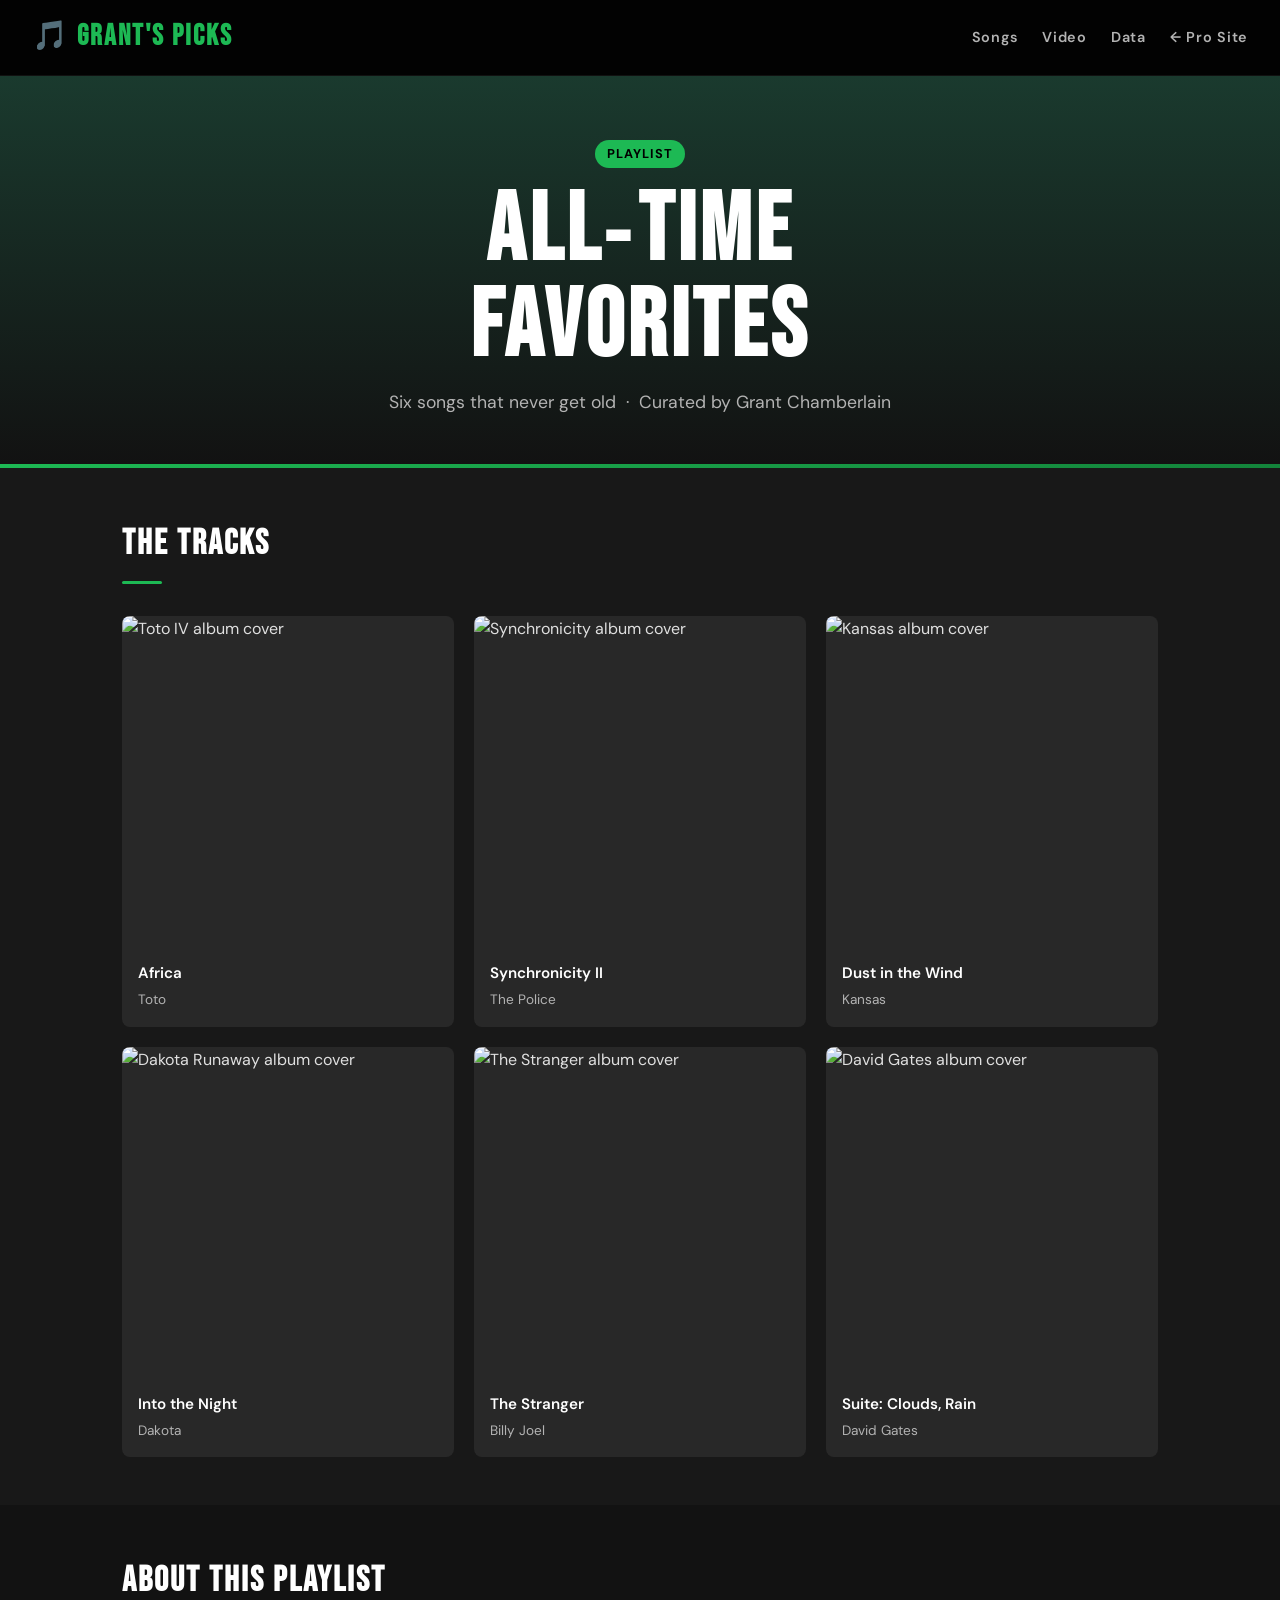
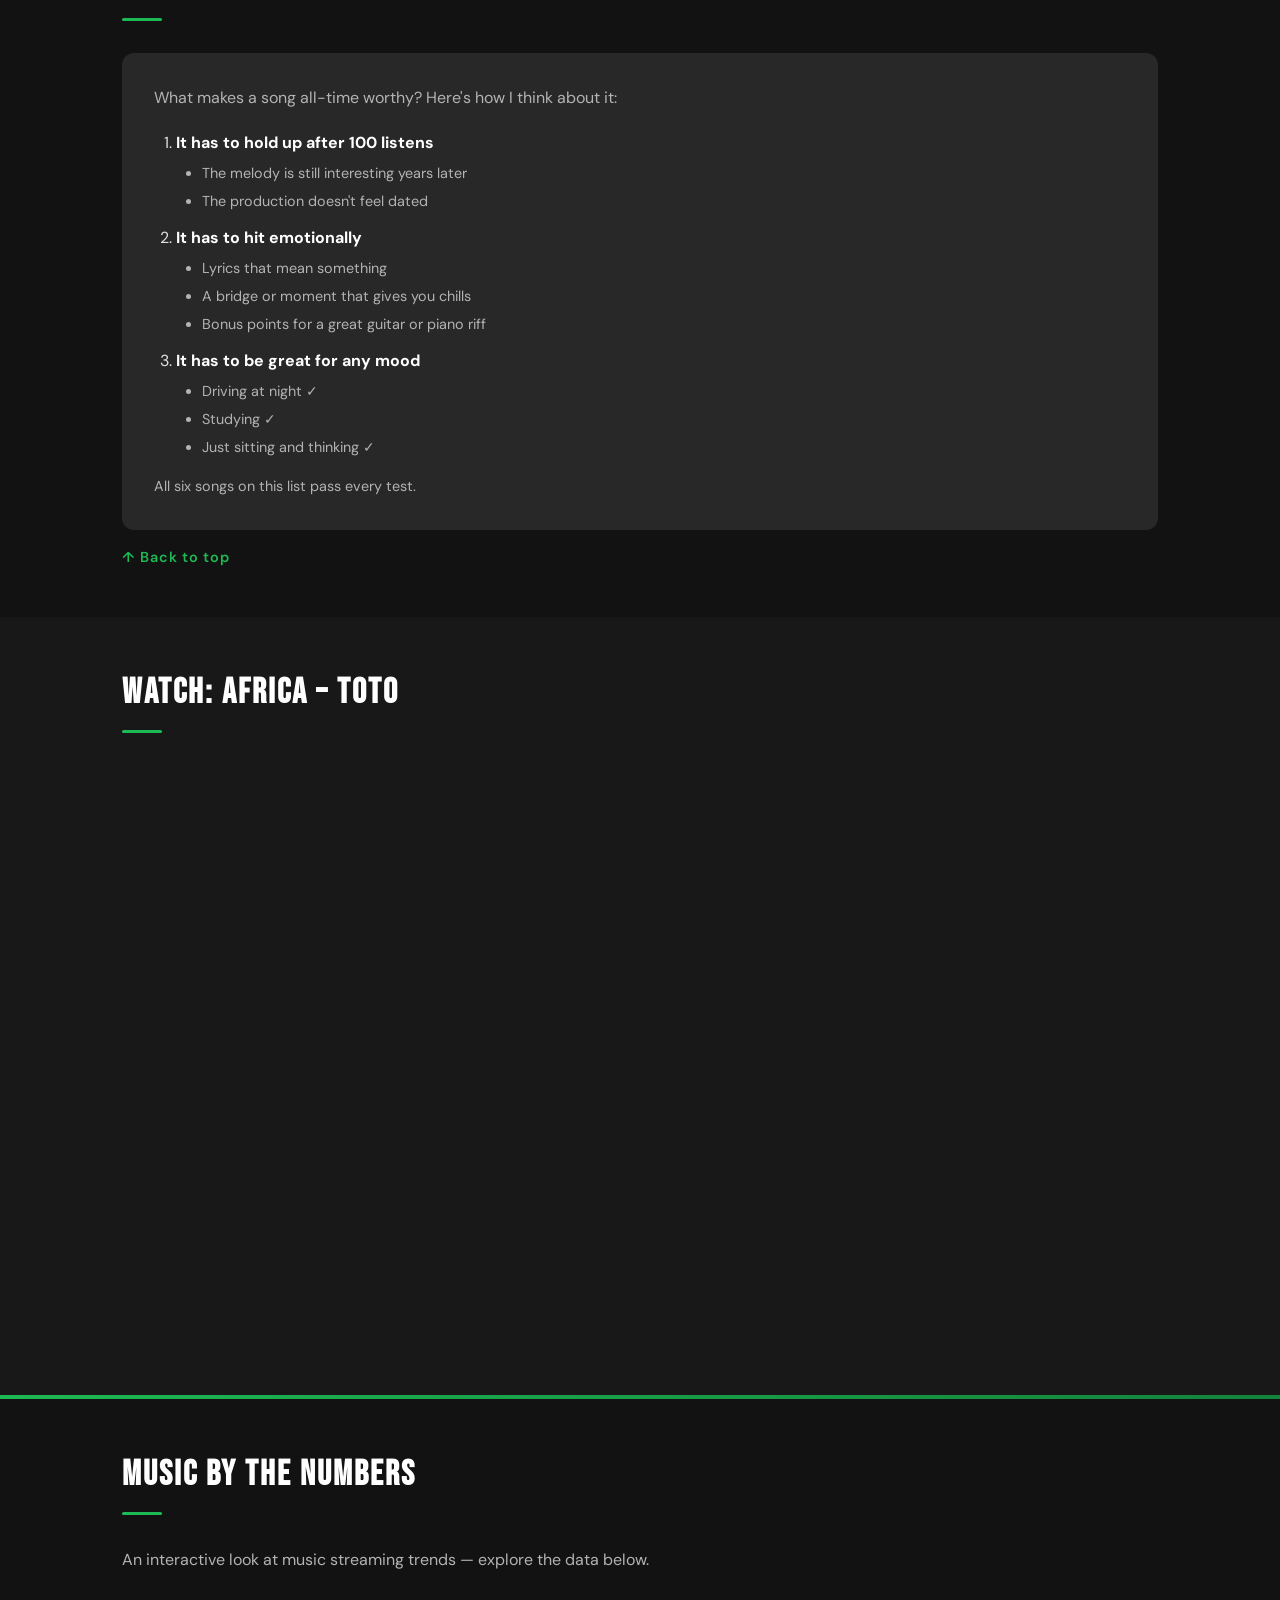
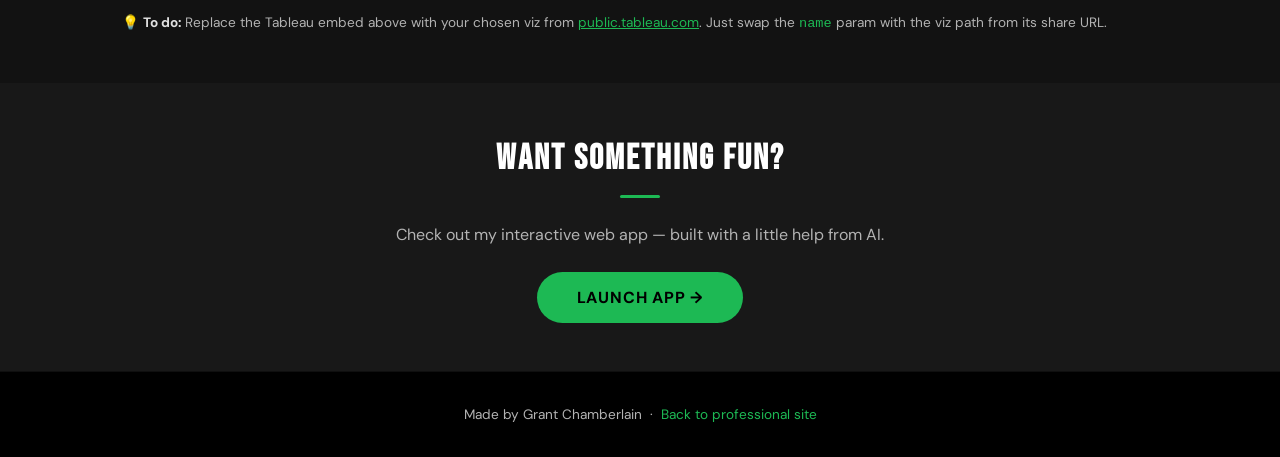
==== scratch.html @ 08f30115 "first commit" ====
<!DOCTYPE html>
<html lang="en">
<head>
  <meta charset="UTF-8" />
  <meta name="viewport" content="width=device-width, initial-scale=1.0" />
  <title>Grant's Favorites</title>
  <link rel="stylesheet" href="scratch.css" />
</head>
<body>

  <!-- ── Navigation ── -->
  <nav id="sp-nav">
    <a href="#top" class="logo">🎵 GRANT'S PICKS</a>
    <div class="nav-links">
      <a href="#songs">Songs</a>
      <a href="#video">Video</a>
      <a href="#tableau">Data</a>
      <a href="index.html">← Pro Site</a>
    </div>
  </nav>

  <!-- ── Hero ── -->
  <a id="top"></a>
  <section id="hero">
    <span class="green-tag">PLAYLIST</span>
    <h1>ALL&#8209;TIME<br>FAVORITES</h1>
    <p class="subtitle">Six songs that never get old &nbsp;·&nbsp; Curated by Grant Chamberlain</p>
  </section>

  <div class="green-stripe"></div>

  <!-- ── Song Grid ── -->
  <section id="songs">
    <div class="sp-section">
      <h2 class="sp-heading">THE TRACKS</h2>
      <div class="sp-rule"></div>
      <div class="song-grid">

        <a class="song-card" href="https://www.youtube.com/watch?v=FTQbiNvZqaY" target="_blank" rel="noopener">
          <img src="images/toto.jpg" alt="Toto IV album cover" />
          <div class="song-info">
            <div class="song-title">Africa</div>
            <div class="song-artist">Toto</div>
          </div>
        </a>

        <a class="song-card" href="https://www.youtube.com/watch?v=HL-QFbRQjes" target="_blank" rel="noopener">
          <img src="images/police.jpg" alt="Synchronicity album cover" />
          <div class="song-info">
            <div class="song-title">Synchronicity II</div>
            <div class="song-artist">The Police</div>
          </div>
        </a>

        <a class="song-card" href="https://www.youtube.com/watch?v=tH2w6Oxx0kQ" target="_blank" rel="noopener">
          <img src="images/kansas.jpg" alt="Kansas album cover" />
          <div class="song-info">
            <div class="song-title">Dust in the Wind</div>
            <div class="song-artist">Kansas</div>
          </div>
        </a>

        <a class="song-card" href="https://www.youtube.com/watch?v=8kiJ5C3SFgA" target="_blank" rel="noopener">
          <img src="images/dakota.jpg" alt="Dakota Runaway album cover" />
          <div class="song-info">
            <div class="song-title">Into the Night</div>
            <div class="song-artist">Dakota</div>
          </div>
        </a>

        <a class="song-card" href="https://www.youtube.com/watch?v=e4DzfGkVSCo" target="_blank" rel="noopener">
          <img src="images/stranger.jpg" alt="The Stranger album cover" />
          <div class="song-info">
            <div class="song-title">The Stranger</div>
            <div class="song-artist">Billy Joel</div>
          </div>
        </a>

        <a class="song-card" href="https://www.youtube.com/watch?v=6fHPNMoNpBU" target="_blank" rel="noopener">
          <img src="images/clouds.jpg" alt="David Gates album cover" />
          <div class="song-info">
            <div class="song-title">Suite: Clouds, Rain</div>
            <div class="song-artist">David Gates</div>
          </div>
        </a>

      </div>
    </div>
  </section>

  <!-- ── About the Playlist (nested list requirement) ── -->
  <section id="about-list">
    <div class="sp-section">
      <h2 class="sp-heading">ABOUT THIS PLAYLIST</h2>
      <div class="sp-rule"></div>
      <div class="playlist-meta">
        <p style="margin-bottom:1.25rem; color: var(--sp-muted);">What makes a song all-time worthy? Here's how I think about it:</p>
        <ol>
          <li>
            <strong style="color:var(--sp-white);">It has to hold up after 100 listens</strong>
            <ul>
              <li>The melody is still interesting years later</li>
              <li>The production doesn't feel dated</li>
            </ul>
          </li>
          <li>
            <strong style="color:var(--sp-white);">It has to hit emotionally</strong>
            <ul>
              <li>Lyrics that mean something</li>
              <li>A bridge or moment that gives you chills</li>
              <li>Bonus points for a great guitar or piano riff</li>
            </ul>
          </li>
          <li>
            <strong style="color:var(--sp-white);">It has to be great for any mood</strong>
            <ul>
              <li>Driving at night ✓</li>
              <li>Studying ✓</li>
              <li>Just sitting and thinking ✓</li>
            </ul>
          </li>
        </ol>
        <p style="color:var(--sp-muted); font-size:0.9rem;">All six songs on this list pass every test.</p>
      </div>
      <a href="#top" id="back-top">↑ Back to top</a>
    </div>
  </section>

  <!-- ── YouTube Video ── -->
  <section id="video">
    <div class="sp-section">
      <h2 class="sp-heading">WATCH: AFRICA – TOTO</h2>
      <div class="sp-rule"></div>
      <div class="video-wrapper">
        <iframe
          src="https://www.youtube.com/embed/FTQbiNvZqaY"
          title="Toto - Africa (Official Music Video)"
          allow="accelerometer; autoplay; clipboard-write; encrypted-media; gyroscope; picture-in-picture"
          allowfullscreen>
        </iframe>
      </div>
    </div>
  </section>

  <div class="green-stripe"></div>

  <!-- ── Tableau Section ── -->
  <section id="tableau">
    <div class="sp-section">
      <h2 class="sp-heading">MUSIC BY THE NUMBERS</h2>
      <div class="sp-rule"></div>
      <p style="color:var(--sp-muted); margin-bottom:1.5rem;">An interactive look at music streaming trends — explore the data below.</p>

      <!-- Tableau Embed — replace the vizId with your chosen public viz -->
      <div class='tableauPlaceholder' id='viz1' style='position: relative; width:100%; border-radius:12px; overflow:hidden;'>
        <noscript>
          <a href='#'>
            <img alt='Music Streaming Dashboard' src='https://public.tableau.com/static/images/placeholder.png' style='border: none' />
          </a>
        </noscript>
        <object class='tableauViz' style='display:none;'>
          <param name='host_url' value='https%3A%2F%2Fpublic.tableau.com%2F' />
          <param name='embed_code_version' value='3' />
          <param name='site_root' value='' />
          <param name='name' value='MusicStreamingTrends/Dashboard1' />
          <param name='tabs' value='no' />
          <param name='toolbar' value='yes' />
          <param name='animate_transition' value='yes' />
          <param name='display_static_image' value='yes' />
          <param name='display_spinner' value='yes' />
          <param name='display_overlay' value='yes' />
          <param name='display_count' value='yes' />
          <param name='language' value='en-US' />
        </object>
      </div>
      <script type='text/javascript'>
        var divElement = document.getElementById('viz1');
        var vizElement = divElement.getElementsByTagName('object')[0];
        vizElement.style.width = '100%';
        vizElement.style.height = '600px';
        var scriptElement = document.createElement('script');
        scriptElement.src = 'https://public.tableau.com/javascripts/api/viz_v1.js';
        vizElement.parentNode.insertBefore(scriptElement, vizElement);
      </script>

      <p style="color:var(--sp-muted); font-size:0.85rem; margin-top:1rem;">
        💡 <strong style="color:var(--sp-text);">To do:</strong> Replace the Tableau embed above with your chosen viz from
        <a href="https://public.tableau.com/app/discover" target="_blank" style="color:var(--sp-green);">public.tableau.com</a>.
        Just swap the <code style="color:var(--sp-green);">name</code> param with the viz path from its share URL.
      </p>
    </div>
  </section>

  <!-- ── Web App Link ── -->
  <section style="background:var(--sp-dark);">
    <div class="sp-section" style="text-align:center;">
      <h2 class="sp-heading" style="text-align:center;">WANT SOMETHING FUN?</h2>
      <div class="sp-rule" style="margin:0 auto 1.5rem;"></div>
      <p style="color:var(--sp-muted); margin-bottom:1.5rem;">Check out my interactive web app — built with a little help from AI.</p>
      <a href="app.html" style="
        display: inline-block;
        background: var(--sp-green);
        color: #000;
        font-weight: 700;
        padding: 0.8rem 2.5rem;
        border-radius: 50px;
        text-decoration: none;
        font-size: 1rem;
        letter-spacing: 0.05em;
        transition: background 0.2s, transform 0.15s;
      " onmouseover="this.style.background='#1ed760'; this.style.transform='scale(1.04)'"
         onmouseout="this.style.background='#1db954'; this.style.transform='scale(1)'">
        LAUNCH APP →
      </a>
    </div>
  </section>

  <!-- ── Footer ── -->
  <footer id="sp-footer">
    <p>Made by Grant Chamberlain &nbsp;·&nbsp; <a href="index.html">Back to professional site</a></p>
  </footer>

</body>
</html>
---- scratch.css ----
/* ── Google Fonts ── */
@import url('https://fonts.googleapis.com/css2?family=Circular+Std:wght@400;700&family=Bebas+Neue&family=DM+Sans:wght@300;400;600&display=swap');

/* ── CSS Variables ── */
:root {
  --sp-black: #121212;
  --sp-dark: #181818;
  --sp-card: #282828;
  --sp-green: #1db954;
  --sp-green-light: #1ed760;
  --sp-white: #ffffff;
  --sp-muted: #b3b3b3;
  --sp-text: #e0e0e0;
  --font-display: 'Bebas Neue', sans-serif;
  --font-body: 'DM Sans', sans-serif;
}

/* ── Reset & Base ── */
* { box-sizing: border-box; margin: 0; padding: 0; }

body {
  background-color: var(--sp-black);
  color: var(--sp-text);
  font-family: var(--font-body);
  font-weight: 400;
  line-height: 1.6;
}

/* ── Nav ── */
#sp-nav {
  background: rgba(0,0,0,0.85);
  backdrop-filter: blur(12px);
  position: sticky;
  top: 0;
  z-index: 100;
  padding: 0.9rem 2rem;
  display: flex;
  align-items: center;
  justify-content: space-between;
  border-bottom: 1px solid rgba(255,255,255,0.06);
}

#sp-nav .logo {
  font-family: var(--font-display);
  font-size: 1.8rem;
  color: var(--sp-green);
  letter-spacing: 2px;
  text-decoration: none;
}

#sp-nav a {
  color: var(--sp-muted);
  text-decoration: none;
  font-size: 0.9rem;
  font-weight: 600;
  letter-spacing: 0.05em;
  transition: color 0.2s;
}

#sp-nav a:hover { color: var(--sp-white); }

#sp-nav .nav-links {
  display: flex;
  gap: 1.5rem;
}

/* ── Hero Section ── */
#hero {
  background: linear-gradient(180deg, #1a3a2e 0%, var(--sp-black) 100%);
  padding: 4rem 2rem 3rem;
  text-align: center;
}

#hero h1 {
  font-family: var(--font-display);
  font-size: clamp(3rem, 8vw, 6rem);
  color: var(--sp-white);
  letter-spacing: 4px;
  line-height: 1;
}

#hero .subtitle {
  color: var(--sp-muted);
  font-size: 1.1rem;
  margin-top: 0.75rem;
}

#hero .green-tag {
  display: inline-block;
  background: var(--sp-green);
  color: #000;
  font-weight: 700;
  font-size: 0.8rem;
  padding: 0.25rem 0.75rem;
  border-radius: 50px;
  letter-spacing: 0.08em;
  margin-bottom: 1rem;
}

/* ── Section Wrapper ── */
.sp-section {
  max-width: 1100px;
  margin: 0 auto;
  padding: 3rem 2rem;
}

/* ── Section Heading ── */
.sp-heading {
  font-family: var(--font-display);
  font-size: 2.2rem;
  color: var(--sp-white);
  letter-spacing: 2px;
  margin-bottom: 0.5rem;
}

.sp-rule {
  width: 40px;
  height: 3px;
  background: var(--sp-green);
  border-radius: 2px;
  margin-bottom: 2rem;
}

/* ── Song Grid ── */
#songs {
  background: var(--sp-dark);
}

.song-grid {
  display: grid;
  grid-template-columns: repeat(3, 1fr);
  gap: 1.25rem;
}

.song-card {
  background: var(--sp-card);
  border-radius: 8px;
  overflow: hidden;
  cursor: pointer;
  transition: background 0.2s, transform 0.2s;
  text-decoration: none;
  color: inherit;
  display: block;
}

.song-card:hover {
  background: #3e3e3e;
  transform: translateY(-4px);
}

.song-card img {
  width: 100%;
  aspect-ratio: 1;
  object-fit: cover;
  display: block;
}

.song-info {
  padding: 0.85rem 1rem 1rem;
}

.song-title {
  font-weight: 600;
  font-size: 0.95rem;
  color: var(--sp-white);
  margin-bottom: 0.2rem;
}

.song-artist {
  font-size: 0.85rem;
  color: var(--sp-muted);
}

/* ── About this Playlist (ordered/unordered list demo) ── */
#about-list {
  background: var(--sp-black);
}

.playlist-meta {
  background: var(--sp-card);
  border-radius: 12px;
  padding: 2rem;
}

.playlist-meta ol {
  padding-left: 1.4rem;
  margin-bottom: 1rem;
}

.playlist-meta ol li {
  margin-bottom: 0.75rem;
  font-size: 1rem;
  color: var(--sp-text);
}

.playlist-meta ul {
  list-style: disc;
  padding-left: 1.6rem;
  margin-top: 0.4rem;
}

.playlist-meta ul li {
  color: var(--sp-muted);
  font-size: 0.9rem;
  margin-bottom: 0.3rem;
}

/* ── YouTube Section ── */
#video {
  background: var(--sp-dark);
}

.video-wrapper {
  position: relative;
  padding-bottom: 56.25%;
  height: 0;
  overflow: hidden;
  border-radius: 12px;
}

.video-wrapper iframe {
  position: absolute;
  top: 0; left: 0;
  width: 100%; height: 100%;
  border: none;
}

/* ── Tableau Section ── */
#tableau {
  background: var(--sp-black);
}

/* ── Anchors / Navigation ── */
#back-top {
  display: inline-block;
  margin-top: 1rem;
  color: var(--sp-green);
  font-weight: 600;
  text-decoration: none;
  font-size: 0.9rem;
  letter-spacing: 0.05em;
}

#back-top:hover { color: var(--sp-green-light); }

/* ── Custom background divider ── */
.green-stripe {
  background: linear-gradient(90deg, var(--sp-green) 0%, #13843b 100%);
  height: 4px;
  width: 100%;
}

/* ── Footer ── */
#sp-footer {
  background: #000;
  text-align: center;
  padding: 2rem;
  color: var(--sp-muted);
  font-size: 0.85rem;
  border-top: 1px solid rgba(255,255,255,0.06);
}

#sp-footer a {
  color: var(--sp-green);
  text-decoration: none;
}

/* ── Responsive ── */
@media (max-width: 768px) {
  .song-grid { grid-template-columns: repeat(2, 1fr); }
}

@media (max-width: 480px) {
  .song-grid { grid-template-columns: 1fr; }
  #sp-nav .nav-links { gap: 0.75rem; }
}
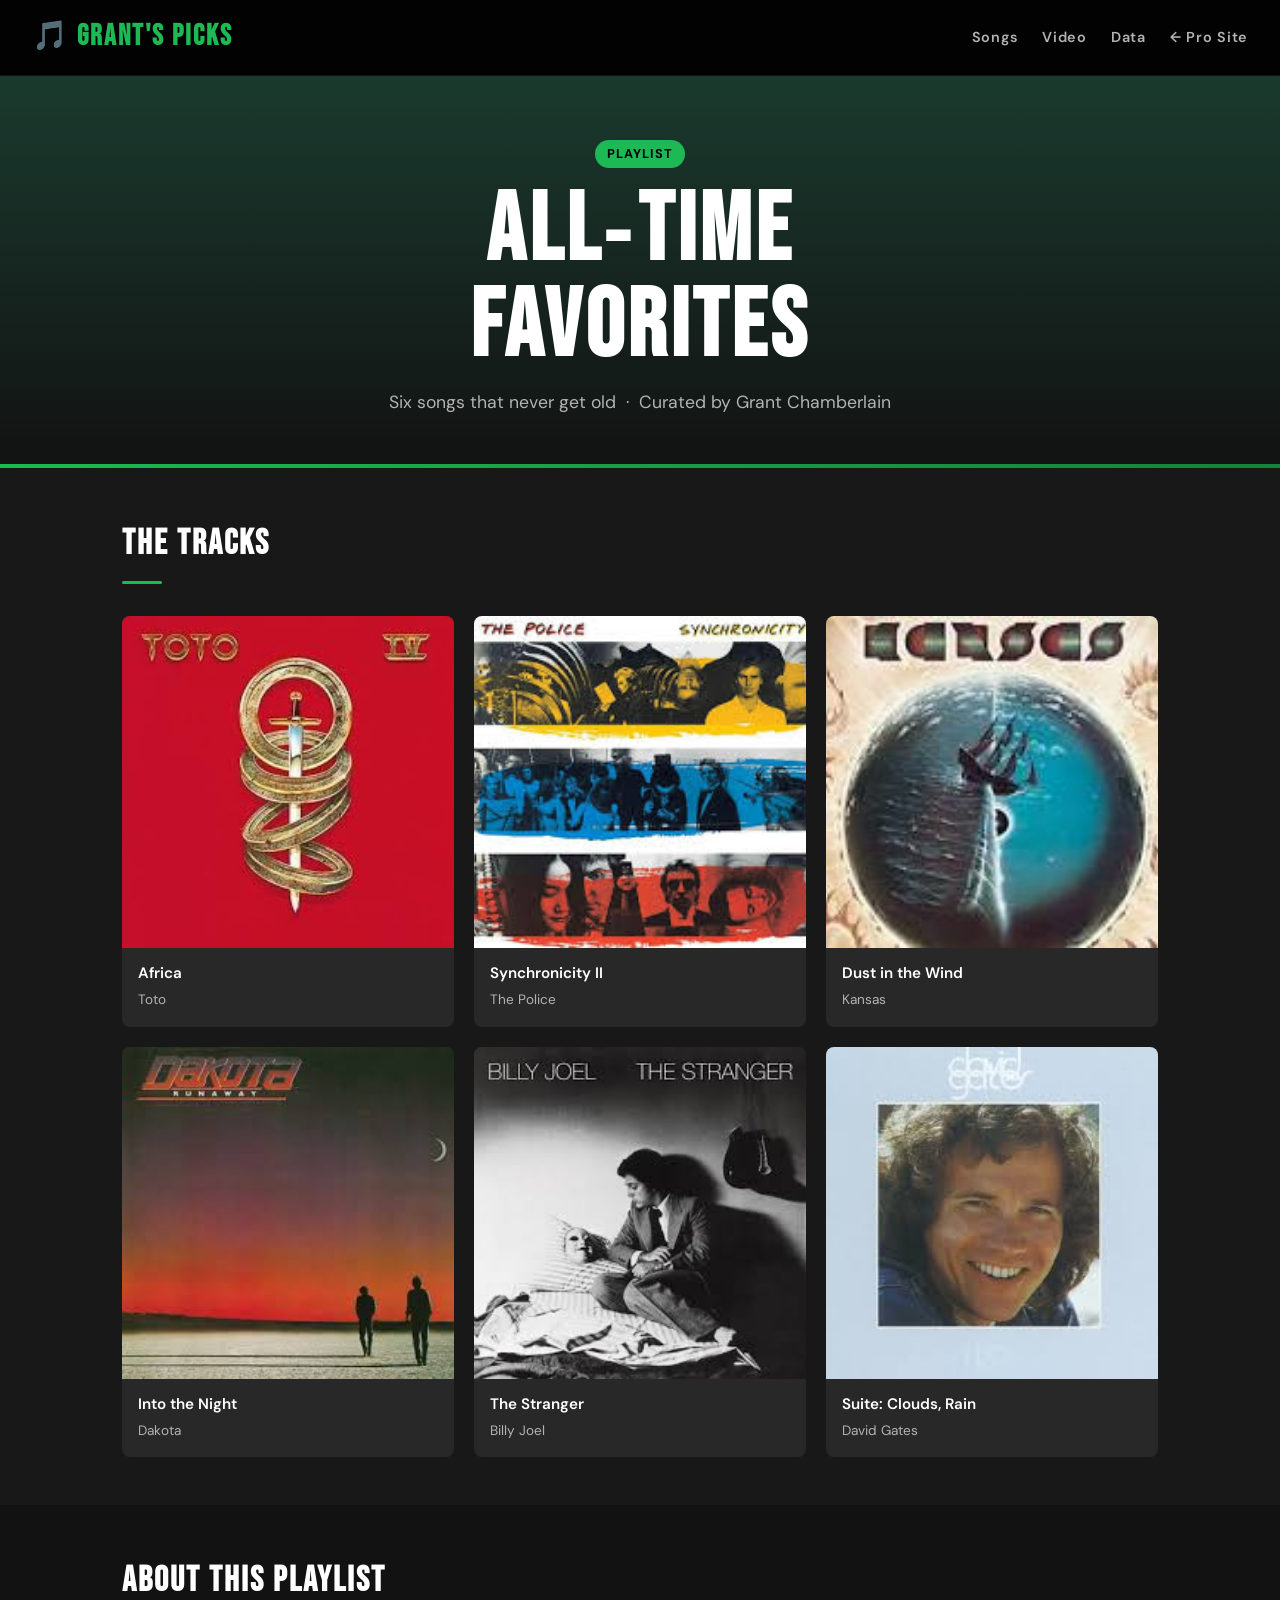
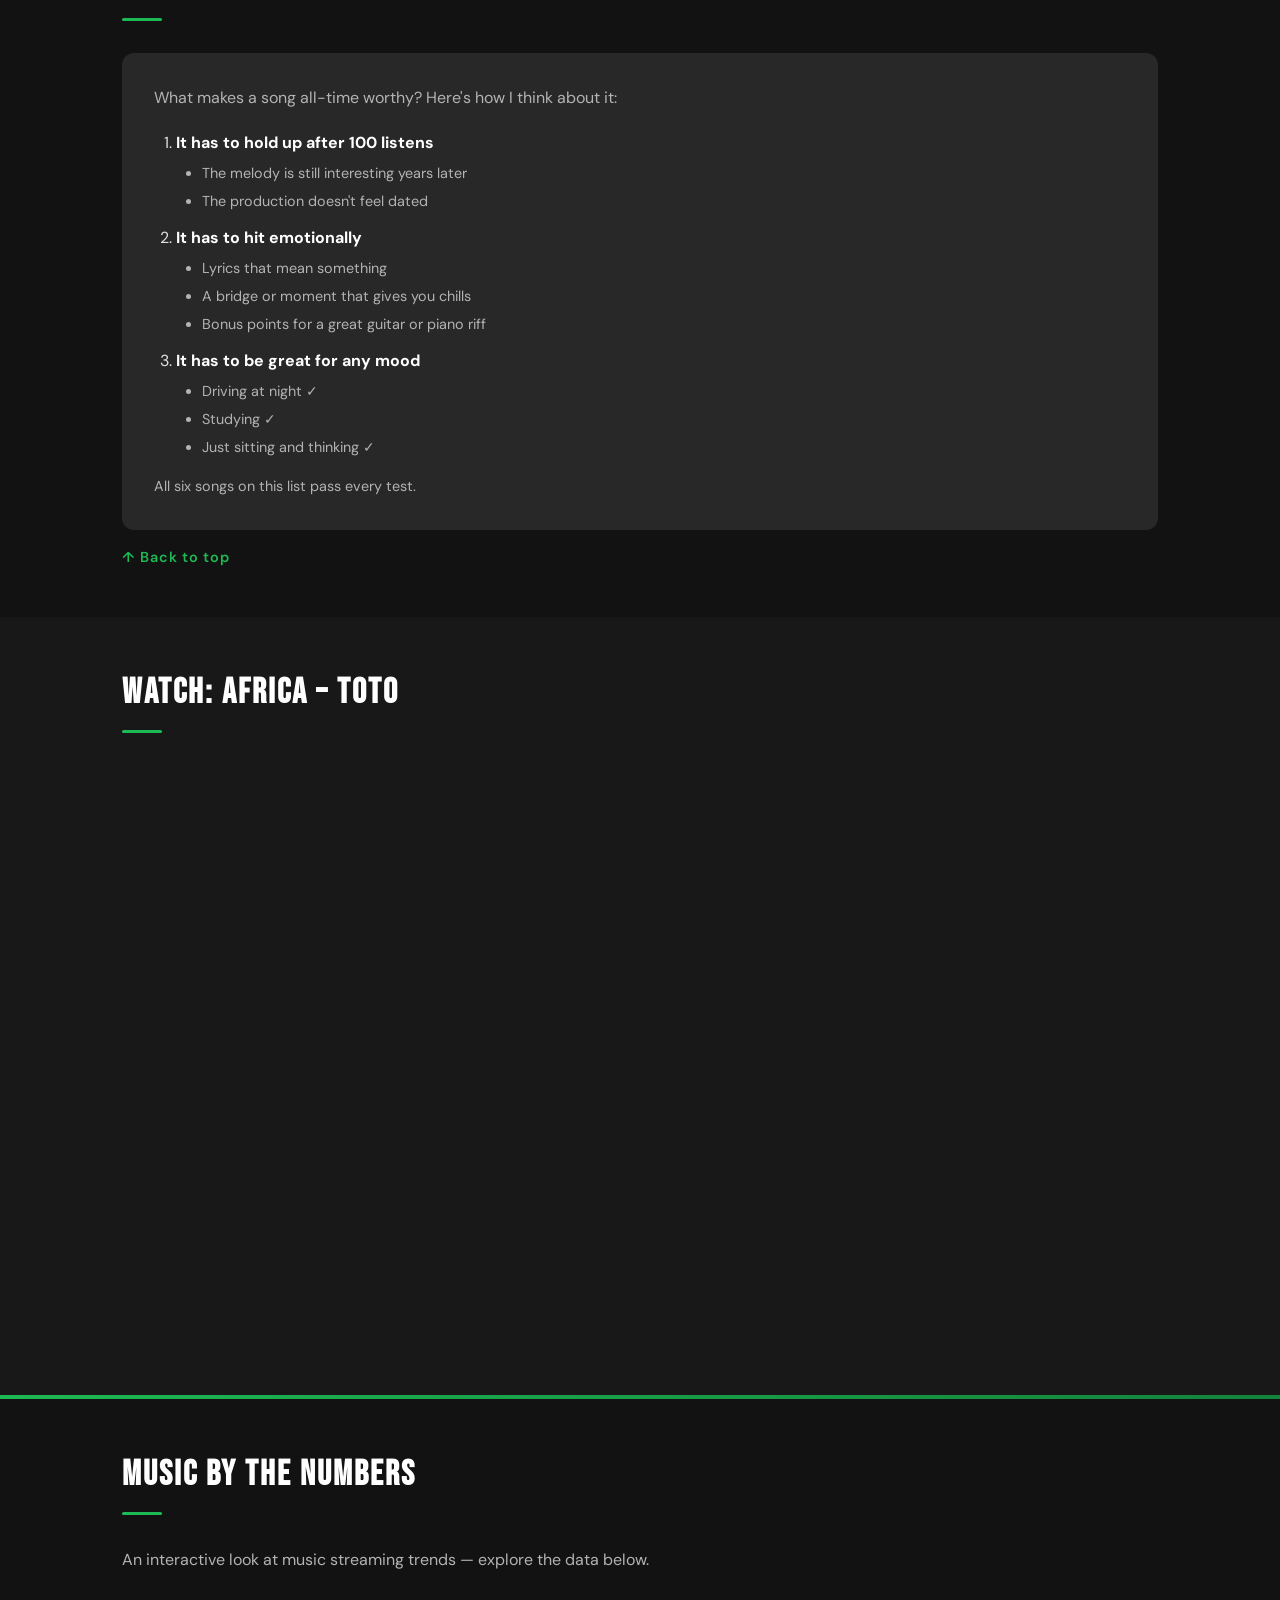
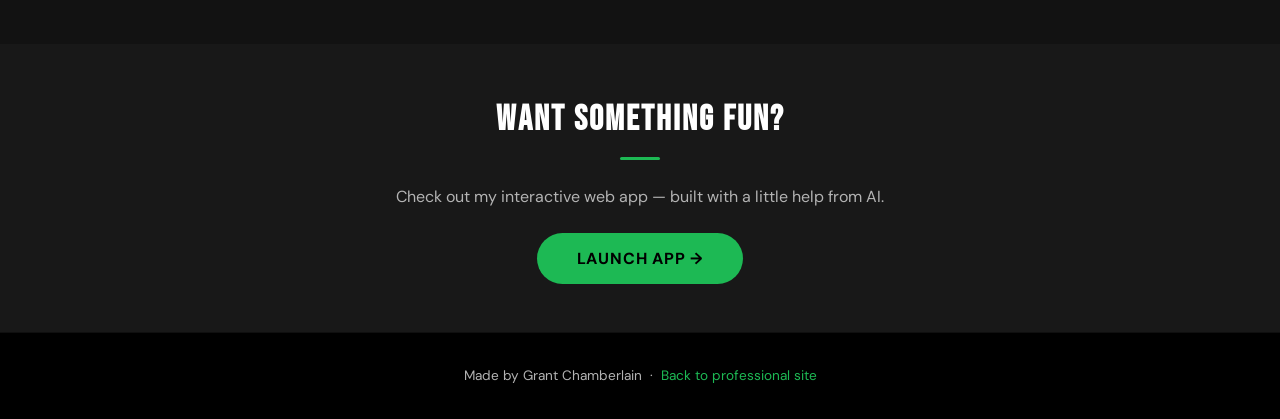
==== commit 23244775: "billy joel" ====
--- a/scratch.html
+++ b/scratch.html
@@ -162,7 +162,7 @@
           <param name='host_url' value='https%3A%2F%2Fpublic.tableau.com%2F' />
           <param name='embed_code_version' value='3' />
           <param name='site_root' value='' />
-          <param name='name' value='MusicStreamingTrends/Dashboard1' />
+          <param name='name' value='Wedidntstartthefire/Viz?:language=en-US&:sid=&:redirect=auth&:display_count=n&:origin=viz_share_link' />
           <param name='tabs' value='no' />
           <param name='toolbar' value='yes' />
           <param name='animate_transition' value='yes' />
@@ -183,11 +183,7 @@
         vizElement.parentNode.insertBefore(scriptElement, vizElement);
       </script>
 
-      <p style="color:var(--sp-muted); font-size:0.85rem; margin-top:1rem;">
-        💡 <strong style="color:var(--sp-text);">To do:</strong> Replace the Tableau embed above with your chosen viz from
-        <a href="https://public.tableau.com/app/discover" target="_blank" style="color:var(--sp-green);">public.tableau.com</a>.
-        Just swap the <code style="color:var(--sp-green);">name</code> param with the viz path from its share URL.
-      </p>
+      
     </div>
   </section>
 
--- a/scratch.css
+++ b/scratch.css
@@ -18,12 +18,20 @@
 /* ── Reset & Base ── */
 * { box-sizing: border-box; margin: 0; padding: 0; }
 
+html,
+body {
+  min-height: 100%;
+}
+
 body {
   background-color: var(--sp-black);
   color: var(--sp-text);
   font-family: var(--font-body);
   font-weight: 400;
   line-height: 1.6;
+  min-height: 100vh;
+  display: flex;
+  flex-direction: column;
 }
 
 /* ── Nav ── */
@@ -258,6 +266,7 @@
   color: var(--sp-muted);
   font-size: 0.85rem;
   border-top: 1px solid rgba(255,255,255,0.06);
+  margin-top: auto;
 }
 
 #sp-footer a {
